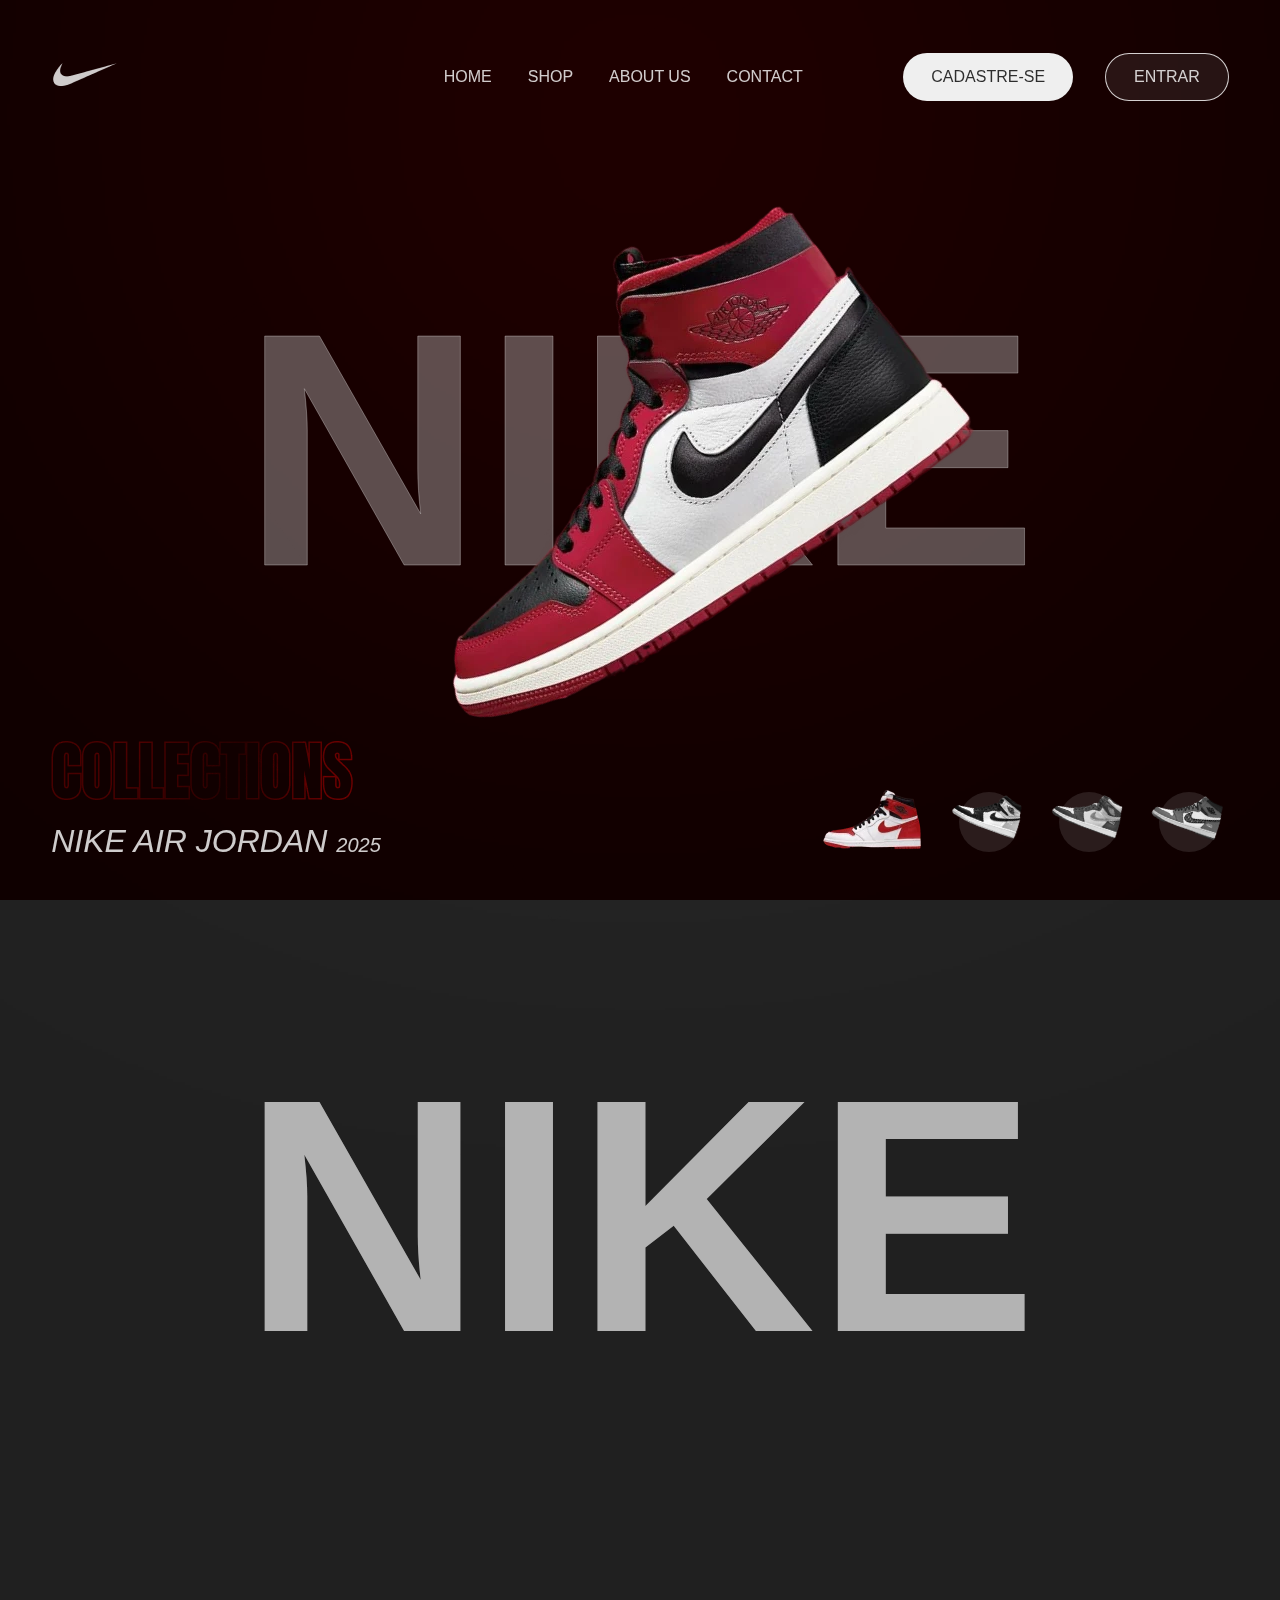
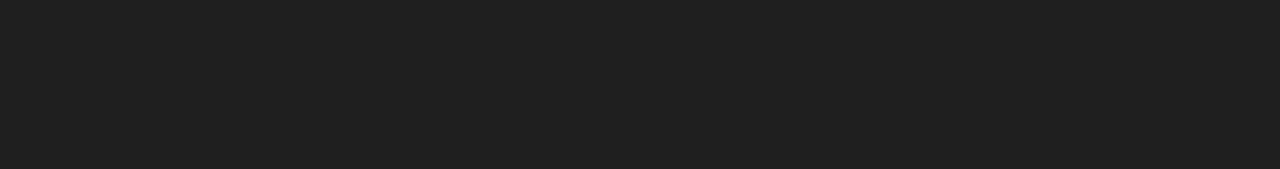
==== slider-tenis-nike/index.html @ 66fc8e1d "Add files via upload" ====
<!DOCTYPE html>
<html lang="pt-BR">
  <head>
    <meta charset="UTF-8" />
    <meta name="viewport" content="width=device-width, initial-scale=1.0" />
    <link rel="stylesheet" href="style.css" />
    <script src="script.js" defer></script>
    <title>Slider Tênis</title>
  </head>
  <body>
    <div class="container">
      <header>
        <div><img src="img/nike-logo.webp" alt="" /></div>
        <nav>
          <ul>
            <li>HOME</li>
            <li>SHOP</li>
            <li>ABOUT US</li>
            <li>CONTACT</li>
          </ul>
        </nav>
        <div class="divButtons">
          <button class="primario">CADASTRE-SE</button>
          <button class="secundario">ENTRAR</button>
        </div>
      </header>
      <div class="slider vermelho">
        <div class="slide vermelho active">
          <div class="nike">
            <h3>NIKE</h3>
            <h3>NIKE</h3>
          </div>
          <img class="tenis" src="img/vermelho-principal.webp" alt="" />
        </div>
        <div class="slide cinza">
          <div class="nike">
            <h3>NIKE</h3>
            <h3>NIKE</h3>
          </div>
          <img class="tenis" src="img/cinza-principal.webp" alt="" />
        </div>
        <div class="slide verde">
          <div class="nike">
            <h3>NIKE</h3>
            <h3>NIKE</h3>
          </div>
          <img class="tenis" src="img/verde-principal.webp" alt="" />
        </div>
        <div class="slide marrom">
          <div class="nike">
            <h3>NIKE</h3>
            <h3>NIKE</h3>
          </div>
          <img class="tenis" src="img/marrom-principal.webp" alt="" />
        </div>
      </div>
      <div class="rodape">
        <div class="esquerda">
          <img src="img/text-vermelho.webp" alt="" />
          <h2>NIKE AIR JORDAN <small>2025</small></h2>
        </div>
        <div class="direita">
          <div class="botaoTenis active">
            <img src="img/vermelho-botao.webp" alt="" />
          </div>
          <div class="botaoTenis">
            <img src="img/cinza-botao.webp" alt="" />
          </div>
          <div class="botaoTenis">
            <img src="img/verde-botao.webp" alt="" />
          </div>
          <div class="botaoTenis">
            <img src="img/marrom-botao.webp" alt="" />
          </div>
        </div>
      </div>
    </div>
  </body>
</html>
---- slider-tenis-nike/style.css ----
* {
  padding: 0;
  margin: 0;
  box-sizing: border-box;
  color: var(--white);
}

:root {
  --white: rgba(255 255 255 / 0.8);
  --black: rgba(0, 0, 0, 0.81);
}

@import url("https://fonts.googleapis.com/css2?family=Montserrat:ital,wght@0,100..900;1,100..900&display=swap");

body {
  background-color: #202020;
  overflow-x: hidden;
  font-family: "Montserrat", sans-serif;
}

button {
  border: none;
  outline: none;
  padding: 14px 28px;
  border-radius: 30px;
  font-size: 16px;
  font-family: "Montserrat", sans-serif;
}

.container {
  width: 100%;
  height: 100vh;
  position: relative;
}

header {
  width: 100%;
  display: flex;
  justify-content: space-between;
  align-items: center;
  padding: 40px 4%;
  position: absolute;
  z-index: 999;

  div,
  nav {
    flex: 1;
  }

  ul {
    display: flex;
    gap: 36px;

    li {
      list-style-type: none;
    }
  }

  .divButtons {
    display: flex;
    justify-content: end;
    gap: 32px;

    .primario {
      color: var(--black);
    }

    .secundario {
      color: var(--white);
      background-color: rgba(255, 255, 255, 0.079);
      border: 1px solid var(--white);
    }
  }
}

.slider {
  width: 100%;
  height: 100vh;
  position: relative;

  &.vermelho{
    background-color: #0E0000;
  }
  &.cinza{
    background-color: #141414;
  }
  &.verde{
    background-color: #0e2514;
  }
  &.marrom{
    background-color: #1d1510;
  }

  .slide {
    width: 100%;
    height: 100vh;
    display: flex;
    justify-content: center;
    align-items: center;
    position: absolute;

    

    .nike {
      position: absolute;
      h3 {
        font-size: 26vw;
        transition: all 1.4s cubic-bezier(1, -0.01, 0.18, 1);
      }

      h3:nth-child(1) {
        color: rgba(255, 255, 255, 0.3);
        transform: translateY(200%);
      }

      h3:nth-child(2) {
        position: absolute;
        top: 0;
        color: transparent;
        -webkit-text-stroke: 1px rgba(255, 255, 255, 0.303);
        transform: translateY(-200%);
      }
    }

    .tenis {
      position: relative;
      transform: translate(-200%, 100%) rotate(200deg);
      transition: all 1.4s cubic-bezier(1, -0.01, 0.18, 1);
    }

    &.active{
        .tenis{
            transform: translate(0);
        }

        .nike{
            h3{
                transform: translate(0);
            }
        }
    }
  }
}

.slider::before{
    content: "";
    position:absolute;
    width: 528px;
    height: 528px;
    background-color: rgba(255, 255, 255, 0.333);
    border-radius: 50%;
    top: -150px;
    left: 50%;
    transform: translateX(-50%);
    filter: blur(400px);
    mix-blend-mode: color-dodge;
}

.rodape{
    width: 100%;
    position: absolute;
    bottom: 40px;
    display: flex;
    align-items: end;
    justify-content: space-between;
    padding: 0 4%;

    .esquerda{

        img{
            mix-blend-mode: color-dodge;
            opacity: .6;
        }
        h2{
            font-size: 32px;
            font-style: italic;
            font-weight: 400;

            small{
                font-size: 20px;
            }
        }
    }

    .direita{
        display: flex;
        gap: 20px;

        .botaoTenis{
            position: relative;
            transition: all 1.4s cubic-bezier(1, -0.01, 0.18, 1);

            img{
                width: 80px;
                transform: rotate(20deg);
                transition: all .6s cubic-bezier(1, -0.01, 0.18, 1);
                filter: saturate(0);
            }

        }

        .botaoTenis::before{
            content: "";
            width: 60px;
            height: 60px;
            background-color: rgba(255, 255, 255, 0.11);
            border-radius: 50%;
            position: absolute;
            top: 50%;
            left: 50%;
            transform: translate(-50%, -50%);
            transition: all 1.4s cubic-bezier(1, -0.01, 0.18, 1);
        }
    }
}

.rodape .botaoTenis.active img{
    width: 113px;
    transform: rotate(0);
    filter: saturate(1);
}

.rodape .botaoTenis.active::before{
    background-color: rgba(255, 255, 255, 0);
}


.rodape .botaoTenis:hover img{
    transform: translateY(-20px);
}
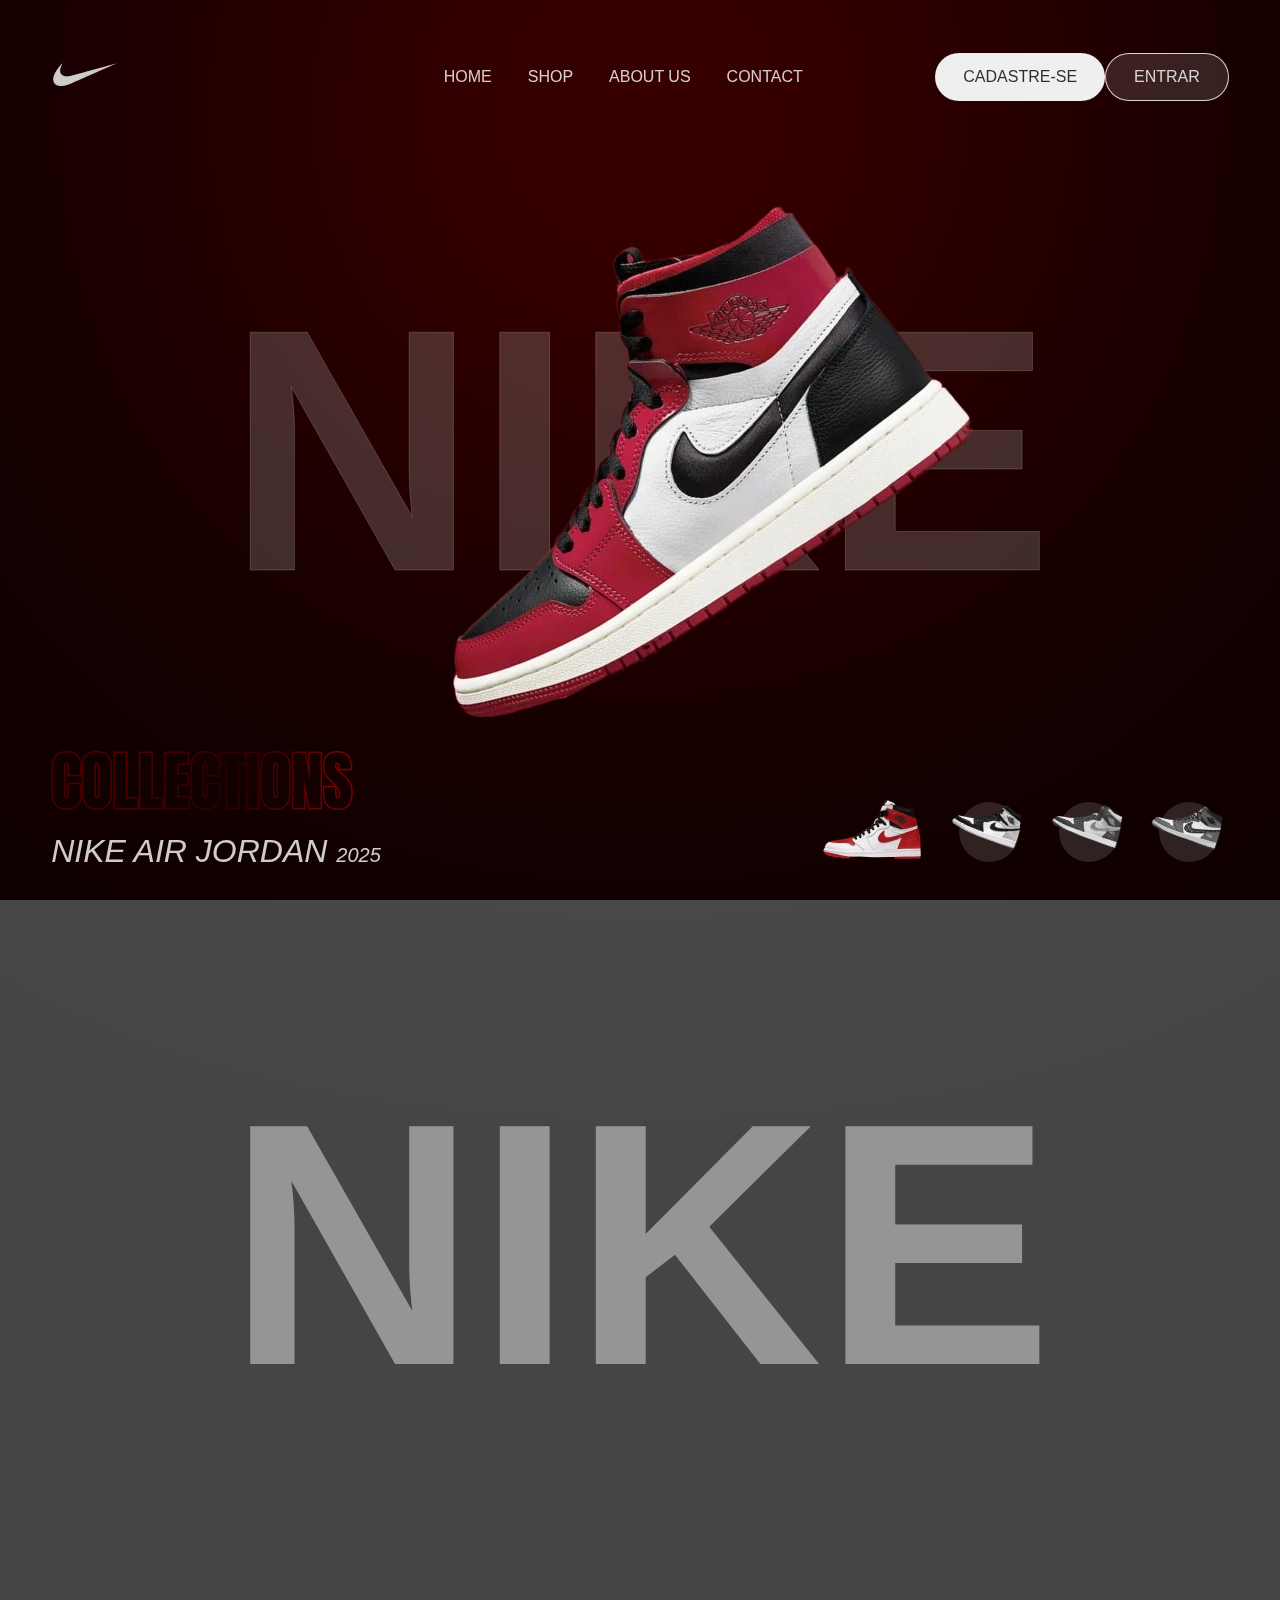
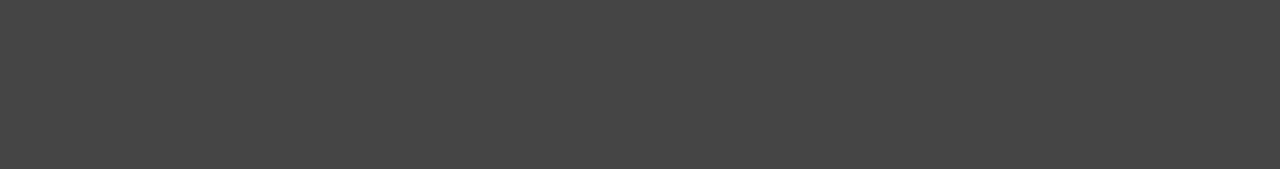
==== commit ece32e3f: "Final" ====
--- a/slider-tenis-nike/index.html
+++ b/slider-tenis-nike/index.html
@@ -1,79 +1,78 @@
-<!DOCTYPE html>
-<html lang="pt-BR">
-  <head>
-    <meta charset="UTF-8" />
-    <meta name="viewport" content="width=device-width, initial-scale=1.0" />
-    <link rel="stylesheet" href="style.css" />
-    <script src="script.js" defer></script>
-    <title>Slider Tênis</title>
-  </head>
-  <body>
-    <div class="container">
-      <header>
-        <div><img src="img/nike-logo.webp" alt="" /></div>
-        <nav>
-          <ul>
-            <li>HOME</li>
-            <li>SHOP</li>
-            <li>ABOUT US</li>
-            <li>CONTACT</li>
-          </ul>
-        </nav>
-        <div class="divButtons">
-          <button class="primario">CADASTRE-SE</button>
-          <button class="secundario">ENTRAR</button>
-        </div>
-      </header>
-      <div class="slider vermelho">
-        <div class="slide vermelho active">
-          <div class="nike">
-            <h3>NIKE</h3>
-            <h3>NIKE</h3>
-          </div>
-          <img class="tenis" src="img/vermelho-principal.webp" alt="" />
-        </div>
-        <div class="slide cinza">
-          <div class="nike">
-            <h3>NIKE</h3>
-            <h3>NIKE</h3>
-          </div>
-          <img class="tenis" src="img/cinza-principal.webp" alt="" />
-        </div>
-        <div class="slide verde">
-          <div class="nike">
-            <h3>NIKE</h3>
-            <h3>NIKE</h3>
-          </div>
-          <img class="tenis" src="img/verde-principal.webp" alt="" />
-        </div>
-        <div class="slide marrom">
-          <div class="nike">
-            <h3>NIKE</h3>
-            <h3>NIKE</h3>
-          </div>
-          <img class="tenis" src="img/marrom-principal.webp" alt="" />
-        </div>
-      </div>
-      <div class="rodape">
-        <div class="esquerda">
-          <img src="img/text-vermelho.webp" alt="" />
-          <h2>NIKE AIR JORDAN <small>2025</small></h2>
-        </div>
-        <div class="direita">
-          <div class="botaoTenis active">
-            <img src="img/vermelho-botao.webp" alt="" />
-          </div>
-          <div class="botaoTenis">
-            <img src="img/cinza-botao.webp" alt="" />
-          </div>
-          <div class="botaoTenis">
-            <img src="img/verde-botao.webp" alt="" />
-          </div>
-          <div class="botaoTenis">
-            <img src="img/marrom-botao.webp" alt="" />
-          </div>
-        </div>
-      </div>
-    </div>
-  </body>
-</html>
+<!DOCTYPE html>
+<html lang="pt-BR">
+<head>
+    <meta charset="UTF-8">
+    <meta name="viewport" content="width=device-width, initial-scale=1.0">
+    <title>Slider Nike</title>
+
+    <link rel="stylesheet" href="./CSS/style.css">
+</head>
+<body>
+    <div class="container">
+        <header>
+            <div>
+                <img src="./img/nike-logo.webp" alt="nike_logo">
+            </div>
+            <nav>
+                <ul>
+                    <li>HOME</li>
+                    <li>SHOP</li>
+                    <li>ABOUT US</li>
+                    <li>CONTACT</li>
+                </ul>
+            </nav>
+            <div class="divButtons">
+                <button class="primary">CADASTRE-SE</button>
+                <button class="secondary">ENTRAR</button>
+            </div>
+        </header>
+        <div class="slider vermelho">
+            <div class="slide vermelho active">
+              <div class="nike">
+                <h3>NIKE</h3>
+                <h3>NIKE</h3>
+            </div>
+            <img class="tenis" src="./img/vermelho-principal.webp" alt="Tênis Vermelho">  
+            </div>
+            <div class="slide cinza">
+              <div class="nike">
+                <h3>NIKE</h3>
+                <h3>NIKE</h3>
+            </div>
+            <img class="tenis" src="./img/cinza-principal.webp" alt="Tênis cinza">  
+            </div>
+            <div class="slide verde">
+              <div class="nike">
+                <h3>NIKE</h3>
+                <h3>NIKE</h3>
+            </div>
+            <img class="tenis" src="./img/verde-principal.webp" alt="Tênis verde">  
+            </div>
+            <div class="slide marrom">
+              <div class="nike">
+                <h3>NIKE</h3>
+                <h3>NIKE</h3>
+            </div>
+            <img class="tenis" src="./img/marrom-principal.webp" alt="Tênis marrom">  
+            </div>
+            
+        </div>
+        <div class="footer">
+            <div class="left">
+                <img src="./img/text-vermelho.webp" alt="Collections">
+                <h2>NIKE AIR JORDAN <small>2025</small></h2>
+            </div>
+            <div class="right">
+                <div class="tenisButton active"><img src="./img/vermelho-botao.webp" alt="Botão Tênis Vermelho"></div>
+
+                <div class="tenisButton"><img src="./img/cinza-botao.webp" alt="Botão Tênis cinza"></div>
+
+                <div class="tenisButton"><img src="./img/verde-botao.webp" alt="Botão Tênis verde"></div>
+                
+                <div class="tenisButton"><img src="./img/marrom-botao.webp" alt="Botão Tênis marrom"></div>
+            </div>
+        </div>
+    </div>
+</body>
+<script src="./scripts/script.js" defer></script>
+</html>--- a/slider-tenis-nike/CSS/style.css
+++ b/slider-tenis-nike/CSS/style.css
@@ -0,0 +1,232 @@
+@import url(./reset.css);
+
+body {
+    background-color: rgb(69, 69, 69);
+    overflow-x: hidden; /* Necessário para todo slider */
+    font-family: "Montserrat", sans-serif;
+}
+
+button {
+    border: none;
+    outline: none;
+    padding: 14px 28px;
+    border-radius: 30px;
+    font-size: 16px;/* Refazer em full width fw */
+    font-family: "Montserrat", sans-serif;
+}
+
+.container {
+    width: 100%;
+    height: 100vh; /* Opcional */
+    position: relative;
+}
+
+header {
+    width: 100%;
+    display: flex;
+    position: absolute;
+    justify-content: space-between; /* Inutil devido ao 'flex: 1' */
+    align-items: center;
+    padding: 40px 4%;
+    z-index: 999;
+
+    div,nav{
+       flex: 1; /* Isso faz com que as divs e a nav ocupem o mesmo espaço dentro do header, e a nv ficará exatamente no meio */
+    }
+
+    ul{
+        display: flex;
+        gap: 36px;
+        list-style-type: none;
+    }
+
+    .divButtons {
+        display: flex;
+        justify-content: end; /* Coloca a última div no FINAL dentro do seu espaço delimitado pelo 'flex: 1' */
+
+        .primary {
+            color: var(--black);
+        }
+
+        .secondary {
+            color: var(--white);
+            background-color: rgba(255, 255, 255, 0.129);
+            border: 1px solid var(--white);
+        }
+    }
+}
+
+.slider {
+    width: 100%;
+    height: 100vh;
+    position: relative;
+
+    &.vermelho{
+        background-color: #0E0000;
+    }
+    &.cinza{
+        background-color: #222121;/* #AFABA7 */
+    }
+    &.verde{
+        background-color: #0f160f;/* #324A32 */
+    }
+    &.marrom{
+        background-color: #1b1510;/* #785D49 */
+    }
+    
+    .slide {
+        width: 100%;
+        height: 100vh; /* ou 100% | NECESSÁRIO */
+        display: flex;
+        justify-content: center;
+        align-items: center;
+        position: absolute;
+
+        .nike {
+            position: absolute;
+            
+            h3 {
+                font-size: 27vw;
+                transition: all 1.3s cubic-bezier(1, -0.01, 0.18, 1);
+            }
+            
+            h3:first-child{ /* ou nth-child(1) */
+                color: rgba(255, 255, 255, 0.171);
+                transform: translateY(200%);
+            }
+
+            h3:nth-child(2){
+                position: absolute;
+                top: 0;
+                color: transparent;
+                -webkit-text-stroke: 1px rgba(255, 255, 255, 0.171);
+                transform: translateY(-200%);
+            }
+        }
+
+        .tenis {
+            position: relative;
+            transform: translate(-200%, 100%) rotate(200deg);
+              /* São parâmetros para fazer a animação ser mais rápida com o passar do tempo */
+            transition: all 1.3s cubic-bezier(1, -0.01, 0.18, 1);
+        }
+        
+        &.active{
+            .tenis{
+                transform: translate(0);
+                transition: all 1.3s cubic-bezier(1, -0.01, 0.18, 1);
+            }
+
+            .nike{
+                h3{
+                    transform: translate(0);
+                }
+            }
+        }
+    }
+}
+
+.slider::before{
+    content: "";
+    position: absolute;
+    width: 528px;
+    height: 528px;
+    background-color: rgba(255, 255, 255, 0.658);
+    border-radius: 50%;
+    top: -150px;
+    left: 50%;
+    transform: translateX(-50%);
+    filter: blur(350px);/* Precisa sempre ser uma valor alto para não parecer falso */
+    mix-blend-mode: color-dodge;
+}
+
+.footer {
+    width: 100%;
+    position: absolute;
+    bottom: 30px;
+    display: flex;
+    align-items: end;
+    justify-content: space-between;
+    padding: 0 4%;
+
+    .left{
+        img{
+            mix-blend-mode: color-dodge;
+            opacity: .6;
+        }
+
+        h2{
+            font-size: 32px;
+            font-style: italic;
+            font-weight: 400;
+        }
+
+        small{
+            font-size: 20px;
+        }
+    }
+
+    .right{
+        display: flex;
+        gap: 20px;
+
+        .tenisButton {
+            position: relative;
+            transition: all .6s cubic-bezier(1, -0.01, 0.18, 1);
+
+            img {
+                width: 80px;
+                transform: rotate(20deg);
+                transition: all .6s cubic-bezier(1, -0.01, 0.18, 1);
+                filter: saturate(0);
+            }
+        }
+
+        .tenisButton:hover {
+            img {
+                transform: rotate(5deg);
+                transition: all .6s;
+            }   
+        }
+        
+        .tenisButton.active:hover {
+            img {
+                transform: rotate(0);
+            }   
+        }
+
+        .tenisButton::before{
+            content: "";
+            width: 60px;
+            height: 60px;
+            background-color: #ffffff22;
+            border-radius: 50%;
+            position: absolute;
+            top: 50%;
+            left: 50%;
+            transform: translate(-50%, -50%);
+            transition: all .6s cubic-bezier(1, -0.01, 0.18, 1);
+        }
+    }
+}
+
+.footer .tenisButton.active img{
+    width: 113px;
+    transform: rotate(0);
+    filter: saturate(1);
+}
+
+.footer .tenisButton.active::before{
+    background-color: #ffffff00;
+}
+
+
+/* .footer .tenisButton:hover img{
+    transform: translateY(-5px);
+}
+.footer .tenisButton.active:hover img{
+    transform: translateY(0px);
+}
+.footer .tenisButton:hover::before {
+    top: 30%;
+} */
